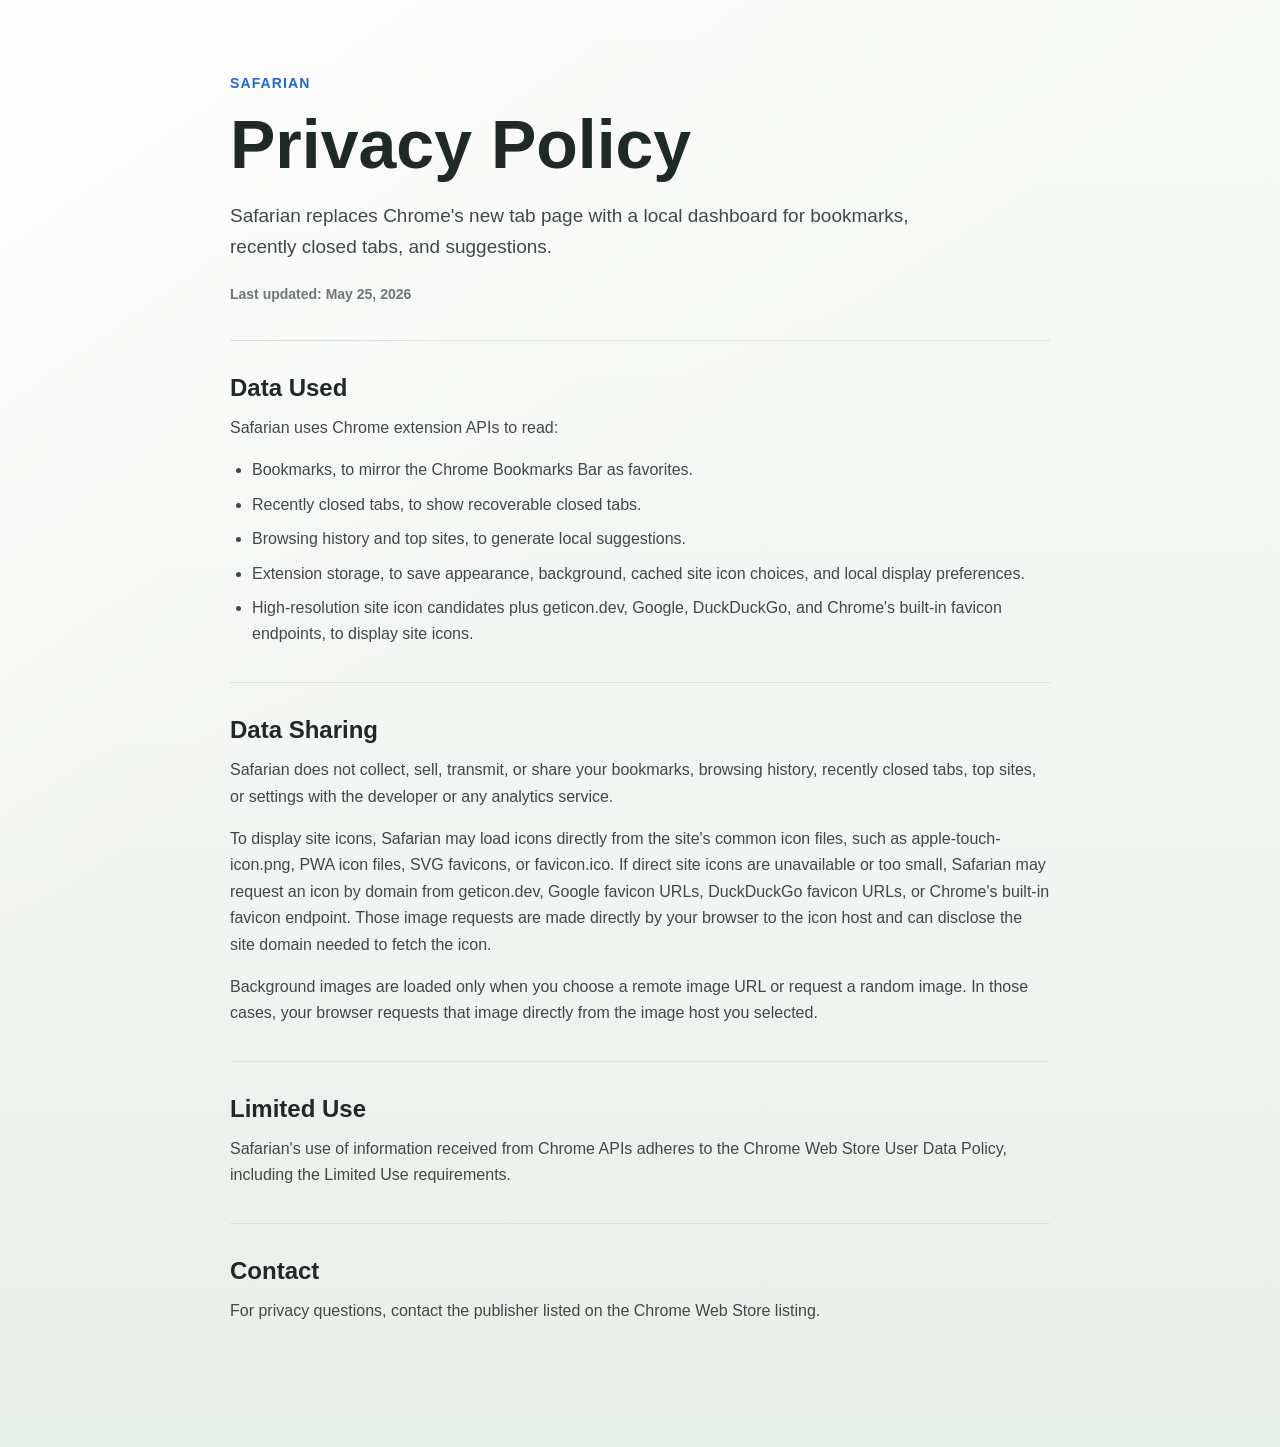
==== docs/index.html @ abef1bb9 "Initial Safarian extension" ====
<!doctype html>
<html lang="en">
  <head>
    <meta charset="utf-8">
    <meta name="viewport" content="width=device-width, initial-scale=1">
    <title>Safarian Privacy Policy</title>
    <meta
      name="description"
      content="Privacy policy for Safarian, a Chrome new tab extension for bookmarks, recently closed tabs, and local suggestions."
    >
    <link rel="canonical" href="./">
    <link rel="stylesheet" href="styles.css">
  </head>
  <body>
    <main class="policy-shell">
      <header class="policy-header">
        <p class="eyebrow">Safarian</p>
        <h1>Privacy Policy</h1>
        <p class="intro">
          Safarian replaces Chrome's new tab page with a local dashboard for bookmarks, recently closed tabs,
          and suggestions.
        </p>
        <p class="updated">Last updated: May 25, 2026</p>
      </header>

      <section class="policy-section" aria-labelledby="data-used">
        <h2 id="data-used">Data Used</h2>
        <p>Safarian uses Chrome extension APIs to read:</p>
        <ul>
          <li>Bookmarks, to mirror the Chrome Bookmarks Bar as favorites.</li>
          <li>Recently closed tabs, to show recoverable closed tabs.</li>
          <li>Browsing history and top sites, to generate local suggestions.</li>
          <li>Extension storage, to save appearance, background, cached site icon choices, and local display preferences.</li>
          <li>
            High-resolution site icon candidates plus geticon.dev, Google, DuckDuckGo, and Chrome's built-in
            favicon endpoints, to display site icons.
          </li>
        </ul>
      </section>

      <section class="policy-section" aria-labelledby="data-sharing">
        <h2 id="data-sharing">Data Sharing</h2>
        <p>
          Safarian does not collect, sell, transmit, or share your bookmarks, browsing history, recently closed
          tabs, top sites, or settings with the developer or any analytics service.
        </p>
        <p>
          To display site icons, Safarian may load icons directly from the site's common icon files, such as
          apple-touch-icon.png, PWA icon files, SVG favicons, or favicon.ico. If direct site icons are unavailable
          or too small, Safarian may request an icon by domain from geticon.dev, Google favicon URLs, DuckDuckGo
          favicon URLs, or Chrome's built-in favicon endpoint. Those image requests are made directly by your
          browser to the icon host and can disclose the site domain needed to fetch the icon.
        </p>
        <p>
          Background images are loaded only when you choose a remote image URL or request a random image. In those
          cases, your browser requests that image directly from the image host you selected.
        </p>
      </section>

      <section class="policy-section" aria-labelledby="limited-use">
        <h2 id="limited-use">Limited Use</h2>
        <p>
          Safarian's use of information received from Chrome APIs adheres to the Chrome Web Store User Data Policy,
          including the Limited Use requirements.
        </p>
      </section>

      <section class="policy-section" aria-labelledby="contact">
        <h2 id="contact">Contact</h2>
        <p>For privacy questions, contact the publisher listed on the Chrome Web Store listing.</p>
      </section>
    </main>
  </body>
</html>
---- docs/styles.css ----
:root {
  --page-bg: #f3f5f2;
  --surface: #ffffff;
  --ink: #1f2926;
  --text: #3f4946;
  --muted: #6d7773;
  --line: #dce2de;
  --accent: #2567d8;
  color-scheme: light;
}

* {
  box-sizing: border-box;
}

html {
  background: var(--page-bg);
}

body {
  min-height: 100vh;
  margin: 0;
  background:
    linear-gradient(145deg, rgba(255, 255, 255, 0.9), rgba(255, 255, 255, 0) 42%),
    linear-gradient(180deg, #f7f9f6 0%, var(--page-bg) 54%, #e8eee9 100%);
  color: var(--text);
  font-family: -apple-system, BlinkMacSystemFont, "SF Pro Display", "SF Pro Text", "Segoe UI", sans-serif;
  font-size: 16px;
  line-height: 1.65;
}

.policy-shell {
  width: min(820px, calc(100vw - 40px));
  margin: 0 auto;
  padding: 72px 0 88px;
}

.policy-header {
  padding-bottom: 34px;
  border-bottom: 1px solid var(--line);
}

.eyebrow,
.updated {
  margin: 0;
  color: var(--muted);
  font-size: 14px;
  font-weight: 700;
}

.eyebrow {
  color: var(--accent);
  letter-spacing: 0.08em;
  text-transform: uppercase;
}

h1,
h2 {
  color: var(--ink);
  line-height: 1.1;
}

h1 {
  margin: 12px 0 18px;
  font-size: clamp(42px, 8vw, 68px);
  letter-spacing: 0;
}

h2 {
  margin: 0 0 14px;
  font-size: 24px;
}

.intro {
  max-width: 680px;
  margin: 0 0 20px;
  font-size: 19px;
}

.policy-section {
  padding: 34px 0;
  border-bottom: 1px solid var(--line);
}

.policy-section:last-child {
  border-bottom: 0;
}

p {
  margin: 0 0 16px;
}

p:last-child {
  margin-bottom: 0;
}

ul {
  margin: 0;
  padding-left: 22px;
}

li + li {
  margin-top: 8px;
}

a {
  color: var(--accent);
}

@media (max-width: 640px) {
  body {
    font-size: 15px;
  }

  .policy-shell {
    width: min(100vw - 28px, 820px);
    padding: 44px 0 56px;
  }

  .policy-header {
    padding-bottom: 26px;
  }

  .policy-section {
    padding: 28px 0;
  }

  h1 {
    font-size: 42px;
  }
}
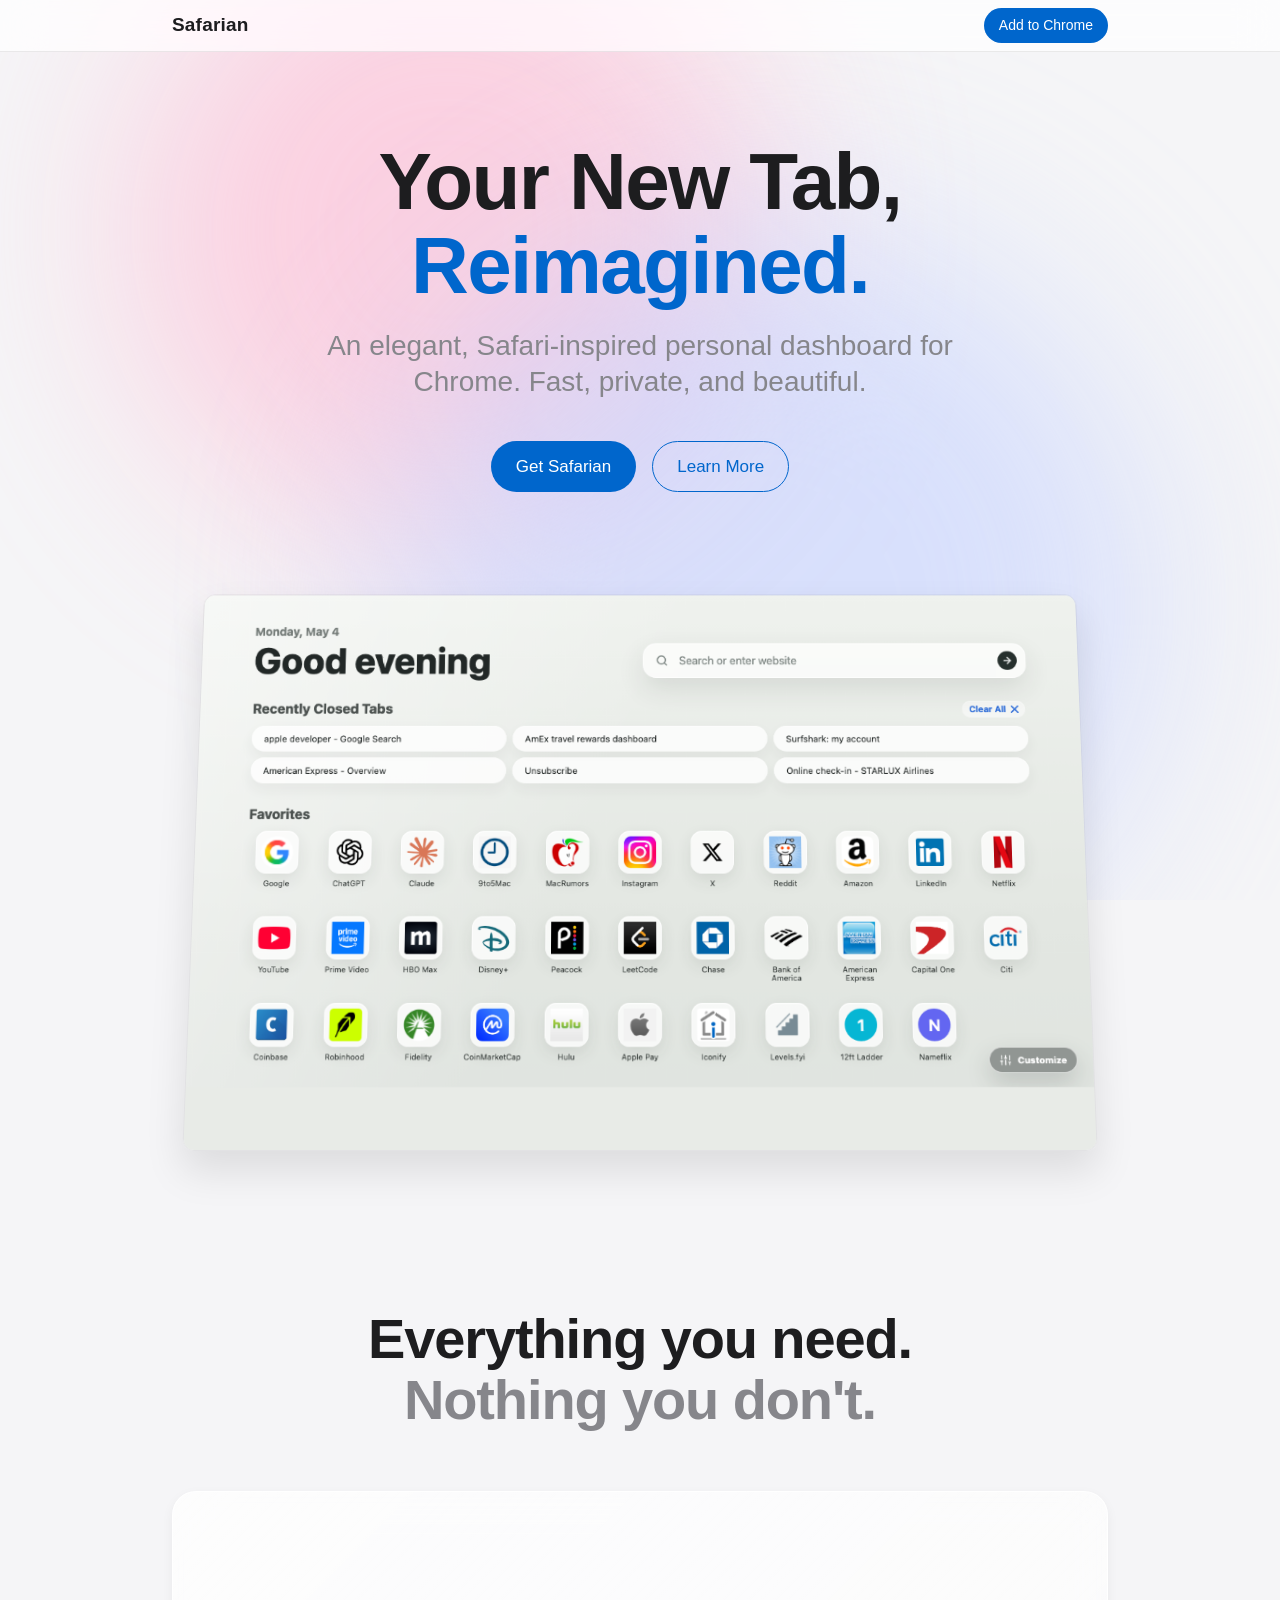
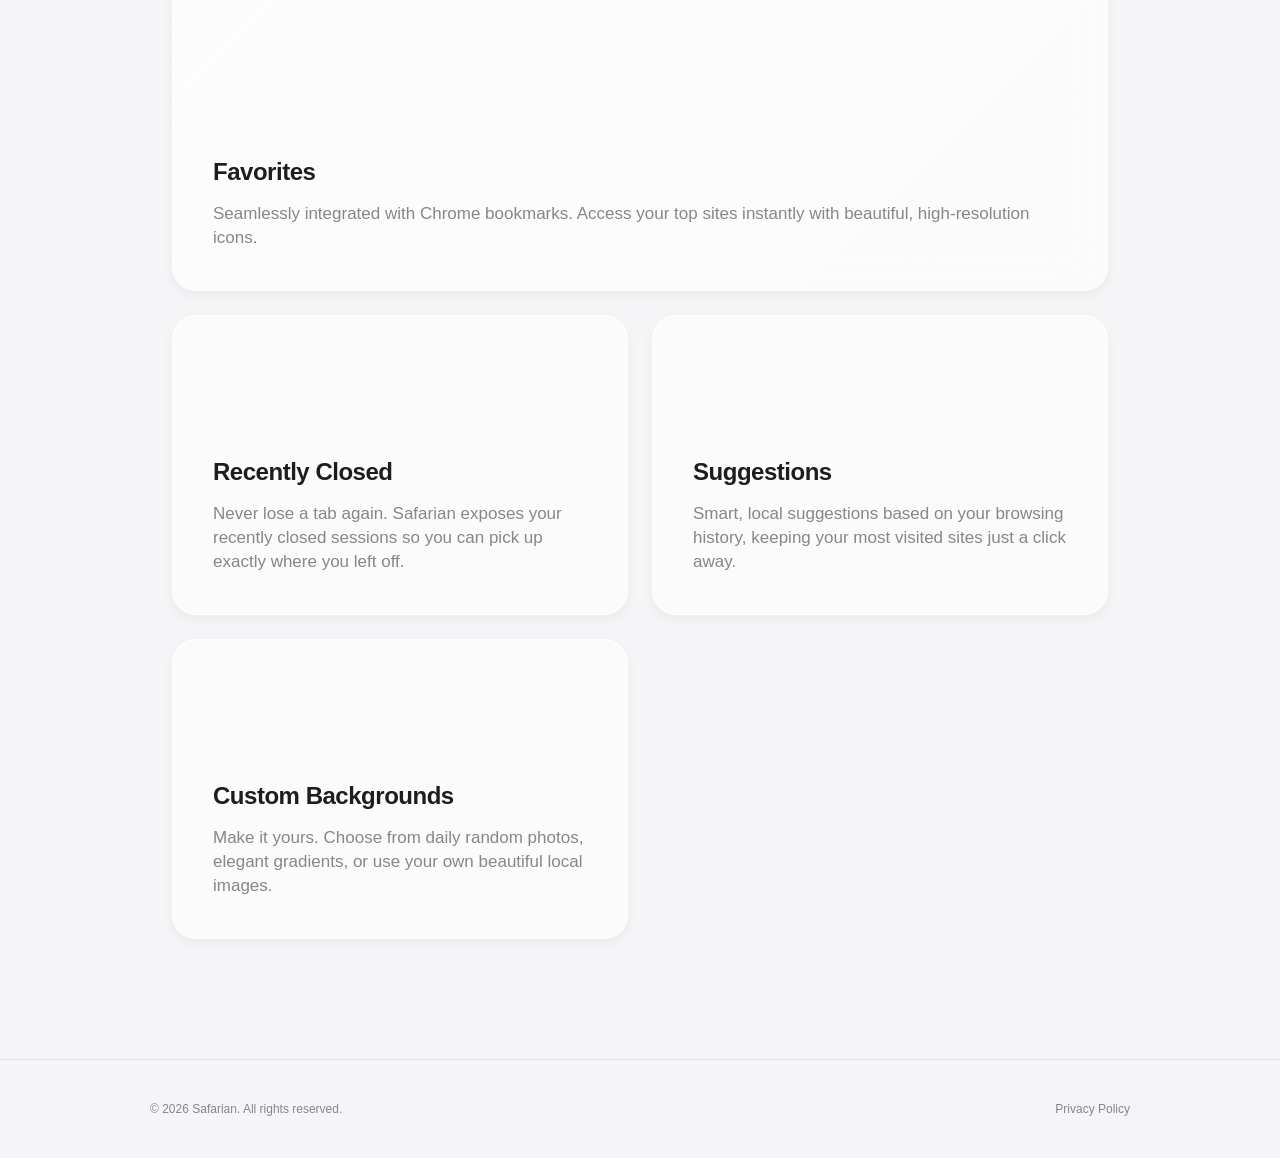
==== commit 745d0bfe: "refactor: implement animated background blobs and update glassmorphism UI design system" ====
--- a/docs/index.html
+++ b/docs/index.html
@@ -1,74 +1,83 @@
 <!doctype html>
 <html lang="en">
-  <head>
-    <meta charset="utf-8">
-    <meta name="viewport" content="width=device-width, initial-scale=1">
-    <title>Safarian Privacy Policy</title>
-    <meta
-      name="description"
-      content="Privacy policy for Safarian, a Chrome new tab extension for bookmarks, recently closed tabs, and local suggestions."
-    >
-    <link rel="canonical" href="./">
-    <link rel="stylesheet" href="styles.css">
-  </head>
-  <body>
-    <main class="policy-shell">
-      <header class="policy-header">
-        <p class="eyebrow">Safarian</p>
-        <h1>Privacy Policy</h1>
-        <p class="intro">
-          Safarian replaces Chrome's new tab page with a local dashboard for bookmarks, recently closed tabs,
-          and suggestions.
-        </p>
-        <p class="updated">Last updated: May 25, 2026</p>
-      </header>
+<head>
+  <meta charset="utf-8">
+  <meta name="viewport" content="width=device-width, initial-scale=1">
+  <title>Safarian - Your New Tab, Reimagined</title>
+  <meta name="description" content="Safarian replaces Chrome's new tab page with an elegant, safari-inspired personal landing page featuring bookmarks, recently closed tabs, and beautiful backgrounds.">
+  <link rel="canonical" href="./">
+  <link rel="stylesheet" href="landing.css">
+  <link rel="icon" type="image/png" href="../assets/icons/safarian-logo-128.png">
+</head>
+<body>
+  <div class="background-blobs">
+    <div class="blob blob-1"></div>
+    <div class="blob blob-2"></div>
+  </div>
 
-      <section class="policy-section" aria-labelledby="data-used">
-        <h2 id="data-used">Data Used</h2>
-        <p>Safarian uses Chrome extension APIs to read:</p>
-        <ul>
-          <li>Bookmarks, to mirror the Chrome Bookmarks Bar as favorites.</li>
-          <li>Recently closed tabs, to show recoverable closed tabs.</li>
-          <li>Browsing history and top sites, to generate local suggestions.</li>
-          <li>Extension storage, to save appearance, background, cached site icon choices, and local display preferences.</li>
-          <li>
-            High-resolution site icon candidates plus geticon.dev, Google, DuckDuckGo, and Chrome's built-in
-            favicon endpoints, to display site icons.
-          </li>
-        </ul>
-      </section>
+  <nav class="navbar">
+    <div class="nav-content">
+      <div class="brand">
+        <span class="brand-text">Safarian</span>
+      </div>
+      <div class="nav-links">
+        <a href="https://chromewebstore.google.com/detail/cpkdiephlckepekadmgnmgackaicoebl" target="_blank" rel="noopener" class="btn btn-primary">Add to Chrome</a>
+      </div>
+    </div>
+  </nav>
 
-      <section class="policy-section" aria-labelledby="data-sharing">
-        <h2 id="data-sharing">Data Sharing</h2>
-        <p>
-          Safarian does not collect, sell, transmit, or share your bookmarks, browsing history, recently closed
-          tabs, top sites, or settings with the developer or any analytics service.
-        </p>
-        <p>
-          To display site icons, Safarian may load icons directly from the site's common icon files, such as
-          apple-touch-icon.png, PWA icon files, SVG favicons, or favicon.ico. If direct site icons are unavailable
-          or too small, Safarian may request an icon by domain from geticon.dev, Google favicon URLs, DuckDuckGo
-          favicon URLs, or Chrome's built-in favicon endpoint. Those image requests are made directly by your
-          browser to the icon host and can disclose the site domain needed to fetch the icon.
-        </p>
-        <p>
-          Background images are loaded only when you choose a remote image URL or request a random image. In those
-          cases, your browser requests that image directly from the image host you selected.
-        </p>
-      </section>
+  <main>
+    <section class="hero">
+      <h1 class="hero-title">Your New Tab,<br><span>Reimagined.</span></h1>
+      <p class="hero-subtitle">An elegant, Safari-inspired personal dashboard for Chrome. Fast, private, and beautiful.</p>
+      <div class="hero-actions">
+        <a href="https://chromewebstore.google.com/detail/cpkdiephlckepekadmgnmgackaicoebl" target="_blank" rel="noopener" class="btn btn-primary btn-large">Get Safarian</a>
+        <a href="#features" class="btn btn-secondary btn-large">Learn More</a>
+      </div>
+      
+      <div class="hero-image-wrapper">
+        <img src="safarian-screenshot.png" alt="Safarian Extension Screenshot" class="hero-image" loading="lazy">
+      </div>
+    </section>
 
-      <section class="policy-section" aria-labelledby="limited-use">
-        <h2 id="limited-use">Limited Use</h2>
-        <p>
-          Safarian's use of information received from Chrome APIs adheres to the Chrome Web Store User Data Policy,
-          including the Limited Use requirements.
-        </p>
-      </section>
+    <section id="features" class="features">
+      <h2 class="section-title">Everything you need. <br><span>Nothing you don't.</span></h2>
+      <div class="bento-grid">
+        <div class="bento-card feature-favorites">
+          <div class="bento-content">
+            <h3>Favorites</h3>
+            <p>Seamlessly integrated with Chrome bookmarks. Access your top sites instantly with beautiful, high-resolution icons.</p>
+          </div>
+        </div>
+        <div class="bento-card feature-closed">
+          <div class="bento-content">
+            <h3>Recently Closed</h3>
+            <p>Never lose a tab again. Safarian exposes your recently closed sessions so you can pick up exactly where you left off.</p>
+          </div>
+        </div>
+        <div class="bento-card feature-suggestions">
+          <div class="bento-content">
+            <h3>Suggestions</h3>
+            <p>Smart, local suggestions based on your browsing history, keeping your most visited sites just a click away.</p>
+          </div>
+        </div>
+        <div class="bento-card feature-backgrounds">
+          <div class="bento-content">
+            <h3>Custom Backgrounds</h3>
+            <p>Make it yours. Choose from daily random photos, elegant gradients, or use your own beautiful local images.</p>
+          </div>
+        </div>
+      </div>
+    </section>
+  </main>
 
-      <section class="policy-section" aria-labelledby="contact">
-        <h2 id="contact">Contact</h2>
-        <p>For privacy questions, contact the publisher listed on the Chrome Web Store listing.</p>
-      </section>
-    </main>
-  </body>
+  <footer class="footer">
+    <div class="footer-content">
+      <p class="copyright">&copy; 2026 Safarian. All rights reserved.</p>
+      <div class="footer-links">
+        <a href="privacy.html">Privacy Policy</a>
+      </div>
+    </div>
+  </footer>
+</body>
 </html>
--- a/docs/landing.css
+++ b/docs/landing.css
@@ -0,0 +1,340 @@
+:root {
+  --bg-color: #f5f5f7;
+  --text-color: #1d1d1f;
+  --text-secondary: #86868b;
+  --nav-bg: rgba(255, 255, 255, 0.72);
+  --nav-border: rgba(0, 0, 0, 0.08);
+  --card-bg: rgba(255, 255, 255, 0.6);
+  --card-border: rgba(255, 255, 255, 0.8);
+  --accent-color: #0066cc;
+  --accent-hover: #0077ed;
+  --shadow-sm: 0 4px 12px rgba(0, 0, 0, 0.05);
+  --shadow-lg: 0 20px 40px rgba(0, 0, 0, 0.1);
+  --blob-1: #ffb8d2;
+  --blob-2: #c5d2ff;
+  
+  color-scheme: light dark;
+}
+
+@media (prefers-color-scheme: dark) {
+  :root {
+    --bg-color: #000000;
+    --text-color: #f5f5f7;
+    --text-secondary: #86868b;
+    --nav-bg: rgba(29, 29, 31, 0.72);
+    --nav-border: rgba(255, 255, 255, 0.1);
+    --card-bg: rgba(29, 29, 31, 0.6);
+    --card-border: rgba(255, 255, 255, 0.1);
+    --accent-color: #2997ff;
+    --accent-hover: #31a1ff;
+    --shadow-sm: 0 4px 12px rgba(0, 0, 0, 0.3);
+    --shadow-lg: 0 30px 60px rgba(0, 0, 0, 0.4);
+    --blob-1: #5b283d;
+    --blob-2: #1e2d5c;
+  }
+}
+
+* {
+  box-sizing: border-box;
+  margin: 0;
+  padding: 0;
+}
+
+body {
+  font-family: -apple-system, BlinkMacSystemFont, "SF Pro Display", "SF Pro Text", "Helvetica Neue", sans-serif;
+  background-color: var(--bg-color);
+  color: var(--text-color);
+  line-height: 1.5;
+  -webkit-font-smoothing: antialiased;
+  -moz-osx-font-smoothing: grayscale;
+  overflow-x: hidden;
+}
+
+/* Background Gradients */
+.background-blobs {
+  position: fixed;
+  top: 0;
+  left: 0;
+  width: 100vw;
+  height: 100vh;
+  z-index: -1;
+  overflow: hidden;
+  pointer-events: none;
+}
+
+.blob {
+  position: absolute;
+  border-radius: 50%;
+  filter: blur(100px);
+  opacity: 0.6;
+  animation: float 20s infinite ease-in-out alternate;
+}
+
+.blob-1 {
+  top: -10%;
+  left: 10%;
+  width: 50vw;
+  height: 50vw;
+  background-color: var(--blob-1);
+}
+
+.blob-2 {
+  bottom: -10%;
+  right: 10%;
+  width: 60vw;
+  height: 60vw;
+  background-color: var(--blob-2);
+  animation-delay: -10s;
+}
+
+@keyframes float {
+  0% { transform: translate(0, 0) scale(1); }
+  100% { transform: translate(10%, 10%) scale(1.1); }
+}
+
+/* Navbar */
+.navbar {
+  position: fixed;
+  top: 0;
+  width: 100%;
+  height: 52px;
+  background: var(--nav-bg);
+  backdrop-filter: saturate(180%) blur(20px);
+  -webkit-backdrop-filter: saturate(180%) blur(20px);
+  border-bottom: 1px solid var(--nav-border);
+  z-index: 100;
+  display: flex;
+  justify-content: center;
+}
+
+.nav-content {
+  width: 100%;
+  max-width: 980px;
+  display: flex;
+  justify-content: space-between;
+  align-items: center;
+  padding: 0 22px;
+}
+
+.brand-text {
+  font-weight: 600;
+  font-size: 19px;
+  letter-spacing: 0.01em;
+}
+
+/* Buttons */
+.btn {
+  display: inline-block;
+  padding: 6px 14px;
+  border-radius: 980px;
+  font-size: 14px;
+  font-weight: 400;
+  text-decoration: none;
+  transition: all 0.2s ease;
+  cursor: pointer;
+}
+
+.btn-primary {
+  background-color: var(--accent-color);
+  color: #fff;
+  border: 1px solid transparent;
+}
+
+.btn-primary:hover {
+  background-color: var(--accent-hover);
+}
+
+.btn-secondary {
+  background-color: transparent;
+  color: var(--accent-color);
+  border: 1px solid var(--accent-color);
+}
+
+.btn-secondary:hover {
+  background-color: rgba(0, 102, 204, 0.05);
+}
+
+.btn-large {
+  padding: 12px 24px;
+  font-size: 17px;
+}
+
+/* Typography */
+h1, h2, h3 {
+  letter-spacing: -0.02em;
+}
+
+/* Hero Section */
+.hero {
+  padding-top: 140px;
+  text-align: center;
+  max-width: 980px;
+  margin: 0 auto;
+  padding-bottom: 60px;
+}
+
+.hero-title {
+  font-size: clamp(48px, 8vw, 80px);
+  font-weight: 700;
+  line-height: 1.05;
+  margin-bottom: 20px;
+}
+
+.hero-title span {
+  color: var(--accent-color);
+}
+
+.hero-subtitle {
+  font-size: clamp(20px, 4vw, 28px);
+  font-weight: 400;
+  color: var(--text-secondary);
+  max-width: 700px;
+  margin: 0 auto 40px;
+  line-height: 1.3;
+}
+
+.hero-actions {
+  display: flex;
+  gap: 16px;
+  justify-content: center;
+  margin-bottom: 80px;
+}
+
+/* Hero Image */
+.hero-image-wrapper {
+  position: relative;
+  max-width: 1000px;
+  margin: 0 auto;
+  padding: 0 20px;
+  perspective: 1000px;
+}
+
+.hero-image {
+  width: 100%;
+  height: auto;
+  border-radius: 12px;
+  box-shadow: var(--shadow-lg);
+  border: 1px solid var(--nav-border);
+  transform: rotateX(5deg) scale(0.95);
+  transition: transform 0.8s cubic-bezier(0.2, 0.8, 0.2, 1);
+}
+
+.hero-image:hover {
+  transform: rotateX(0deg) scale(1);
+}
+
+/* Features */
+.features {
+  max-width: 980px;
+  margin: 0 auto;
+  padding: 80px 22px;
+}
+
+.section-title {
+  text-align: center;
+  font-size: clamp(36px, 6vw, 56px);
+  font-weight: 700;
+  margin-bottom: 60px;
+  line-height: 1.1;
+}
+
+.section-title span {
+  color: var(--text-secondary);
+}
+
+.bento-grid {
+  display: grid;
+  grid-template-columns: repeat(2, 1fr);
+  gap: 24px;
+}
+
+.bento-card {
+  background: var(--card-bg);
+  backdrop-filter: blur(20px);
+  -webkit-backdrop-filter: blur(20px);
+  border: 1px solid var(--card-border);
+  border-radius: 24px;
+  padding: 40px;
+  min-height: 300px;
+  box-shadow: var(--shadow-sm);
+  transition: transform 0.3s ease;
+  display: flex;
+  flex-direction: column;
+  justify-content: flex-end;
+}
+
+.bento-card:hover {
+  transform: translateY(-4px);
+}
+
+.bento-content h3 {
+  font-size: 24px;
+  font-weight: 600;
+  margin-bottom: 12px;
+}
+
+.bento-content p {
+  color: var(--text-secondary);
+  font-size: 17px;
+  line-height: 1.4;
+}
+
+/* Feature specific styling */
+.feature-favorites {
+  grid-column: span 2;
+  min-height: 400px;
+  background-image: linear-gradient(135deg, rgba(255,255,255,0.4) 0%, rgba(255,255,255,0) 100%);
+}
+
+@media (prefers-color-scheme: dark) {
+  .feature-favorites {
+    background-image: linear-gradient(135deg, rgba(255,255,255,0.05) 0%, rgba(255,255,255,0) 100%);
+  }
+}
+
+/* Footer */
+.footer {
+  border-top: 1px solid var(--nav-border);
+  padding: 40px 22px;
+  margin-top: 40px;
+}
+
+.footer-content {
+  max-width: 980px;
+  margin: 0 auto;
+  display: flex;
+  justify-content: space-between;
+  align-items: center;
+  font-size: 12px;
+  color: var(--text-secondary);
+}
+
+.footer-links a {
+  color: var(--text-secondary);
+  text-decoration: none;
+  margin-left: 20px;
+}
+
+.footer-links a:hover {
+  color: var(--text-color);
+  text-decoration: underline;
+}
+
+@media (max-width: 768px) {
+  .bento-grid {
+    grid-template-columns: 1fr;
+  }
+  .feature-favorites {
+    grid-column: 1;
+    min-height: 300px;
+  }
+  .hero-actions {
+    flex-direction: column;
+    padding: 0 20px;
+  }
+  .footer-content {
+    flex-direction: column;
+    gap: 16px;
+    text-align: center;
+  }
+}
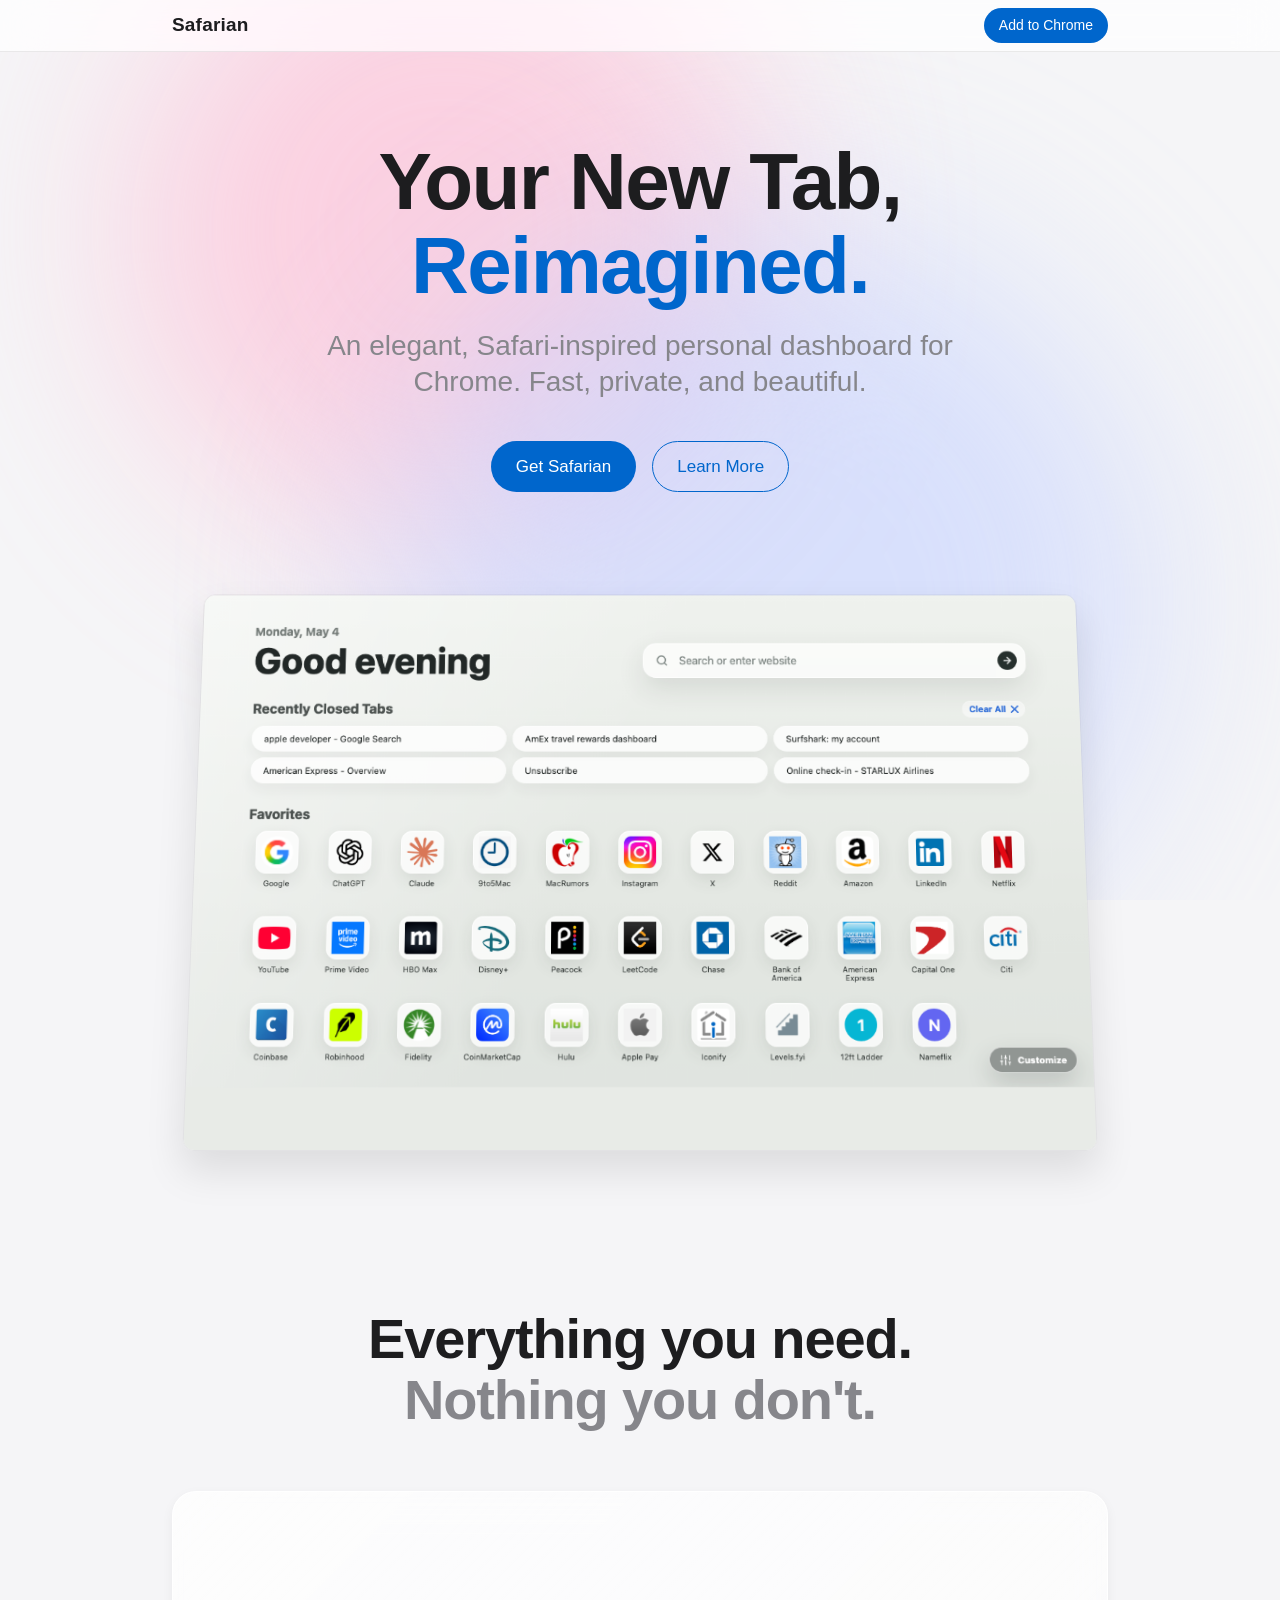
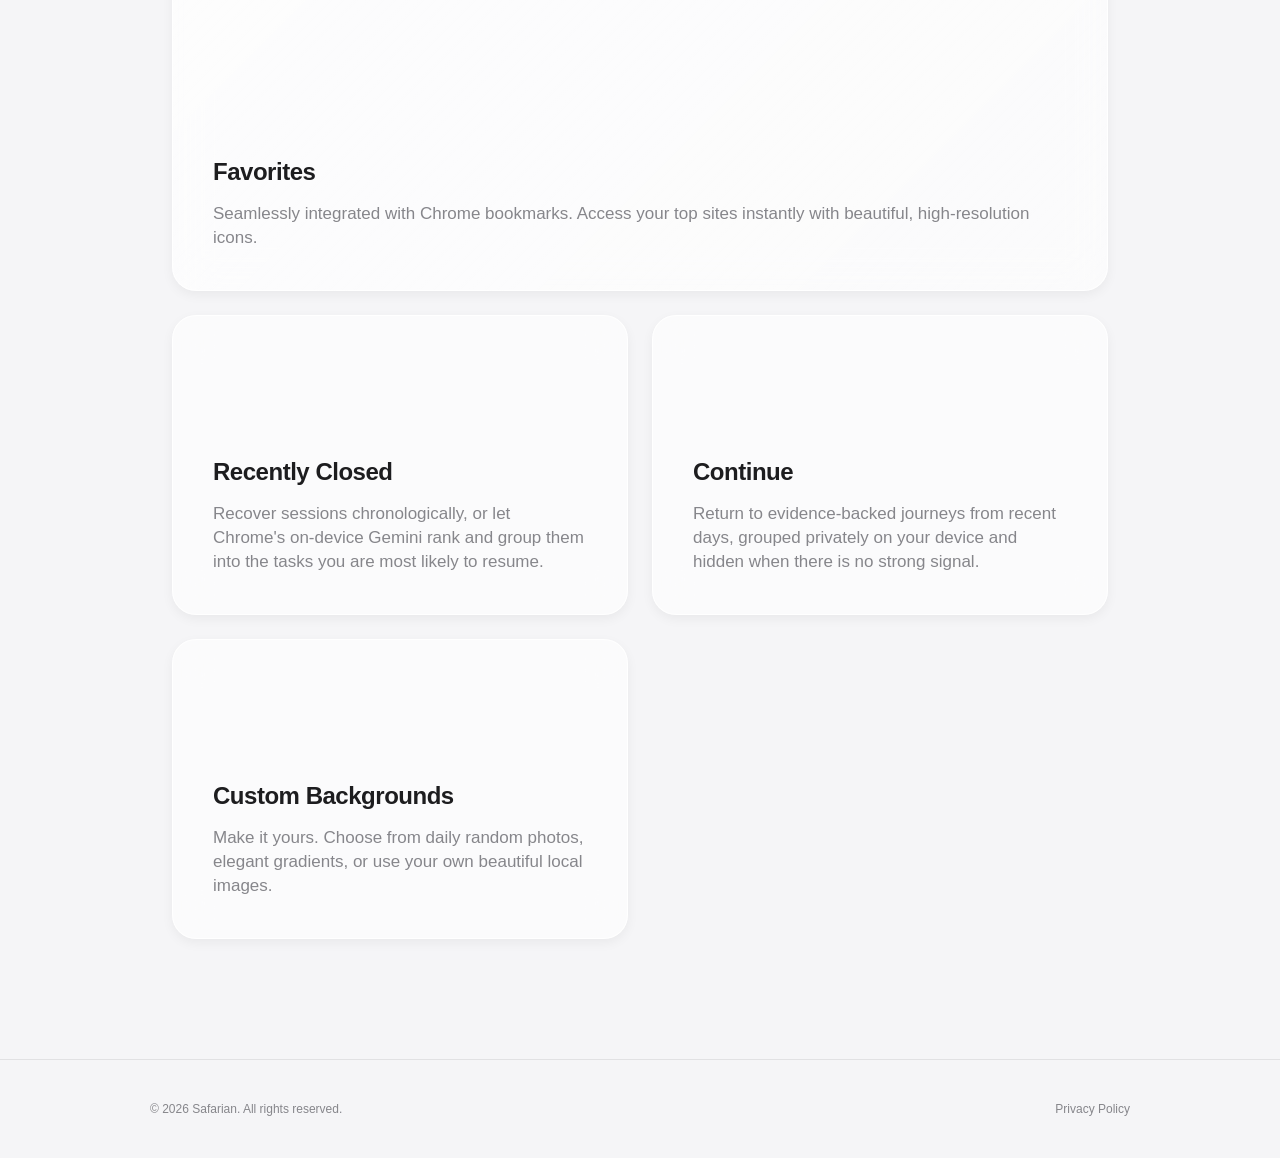
==== commit 780c253e: "Enhance UI components with new styles for recall and recent actions - Added styles for .recall-butto" ====
--- a/docs/index.html
+++ b/docs/index.html
@@ -52,13 +52,13 @@
         <div class="bento-card feature-closed">
           <div class="bento-content">
             <h3>Recently Closed</h3>
-            <p>Never lose a tab again. Safarian exposes your recently closed sessions so you can pick up exactly where you left off.</p>
+            <p>Recover sessions chronologically, or let Chrome's on-device Gemini rank and group them into the tasks you are most likely to resume.</p>
           </div>
         </div>
         <div class="bento-card feature-suggestions">
           <div class="bento-content">
-            <h3>Suggestions</h3>
-            <p>Smart, local suggestions based on your browsing history, keeping your most visited sites just a click away.</p>
+            <h3>Continue</h3>
+            <p>Return to evidence-backed journeys from recent days, grouped privately on your device and hidden when there is no strong signal.</p>
           </div>
         </div>
         <div class="bento-card feature-backgrounds">
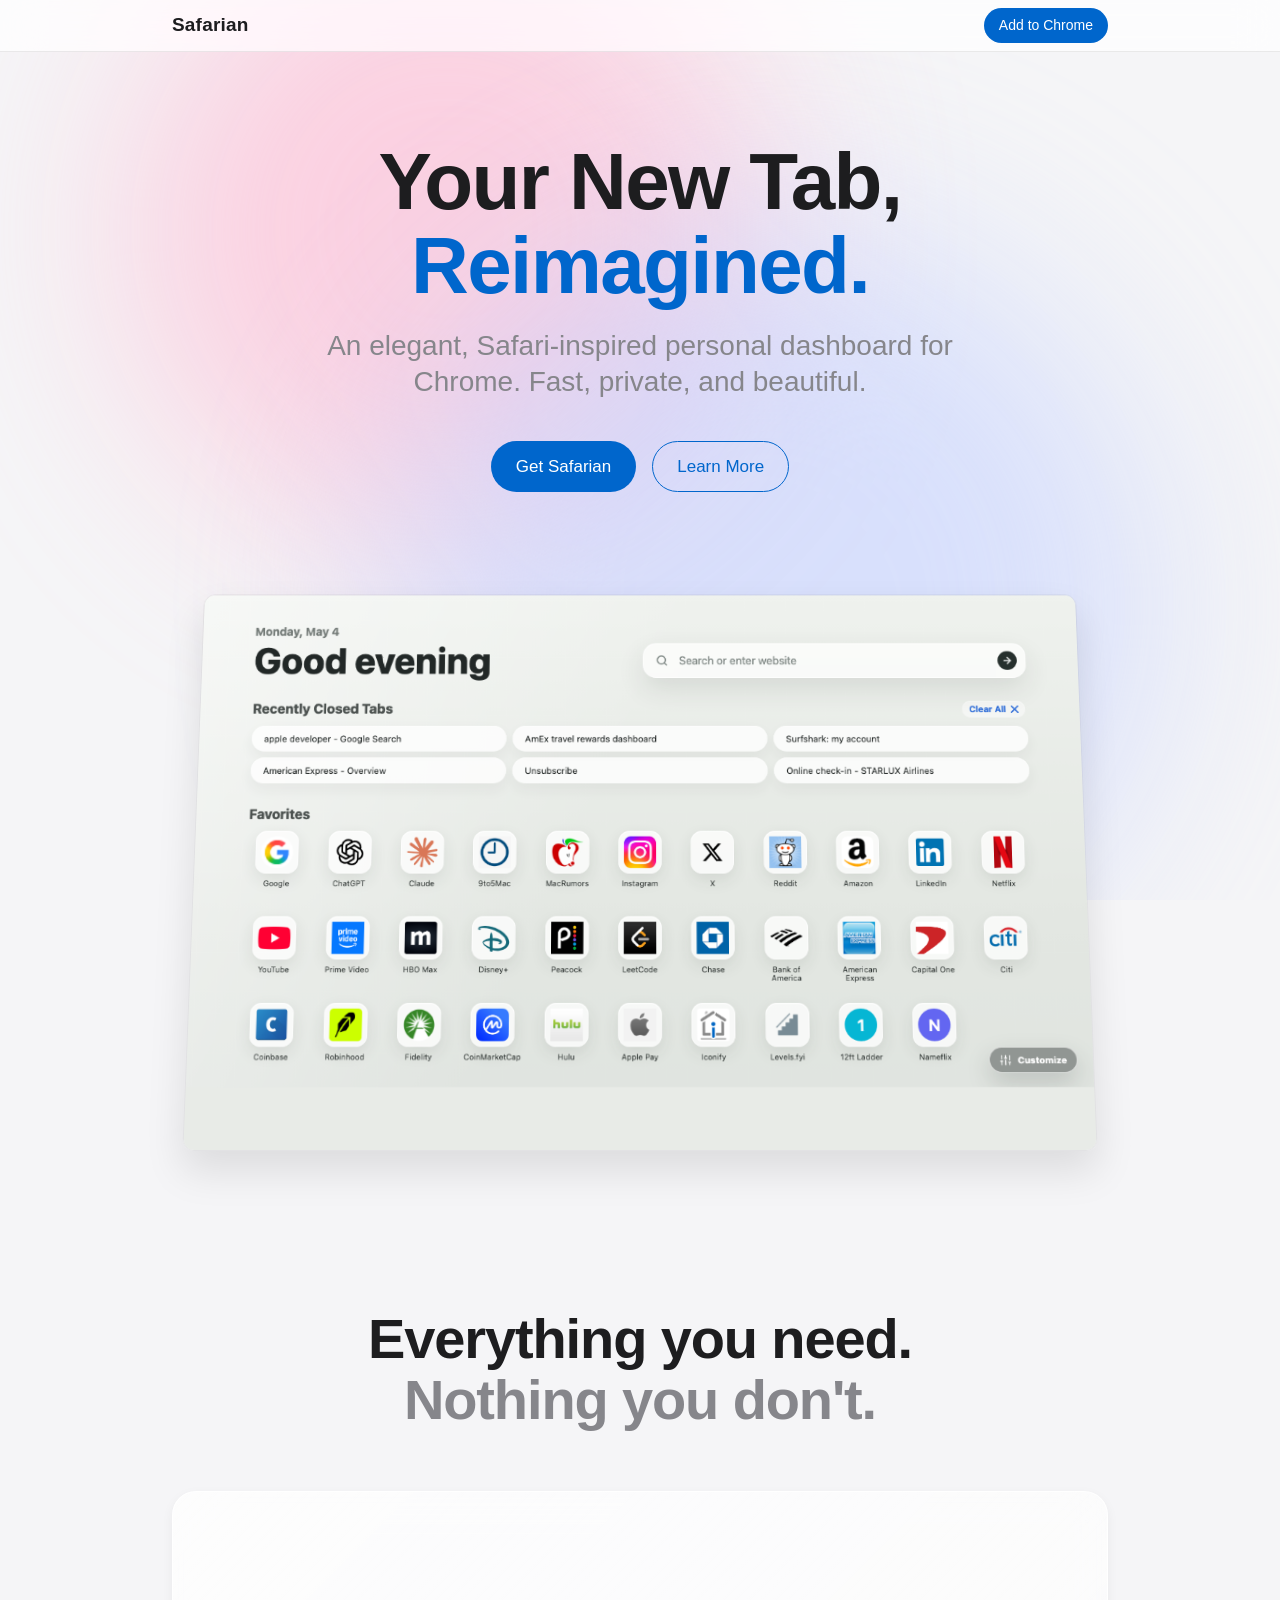
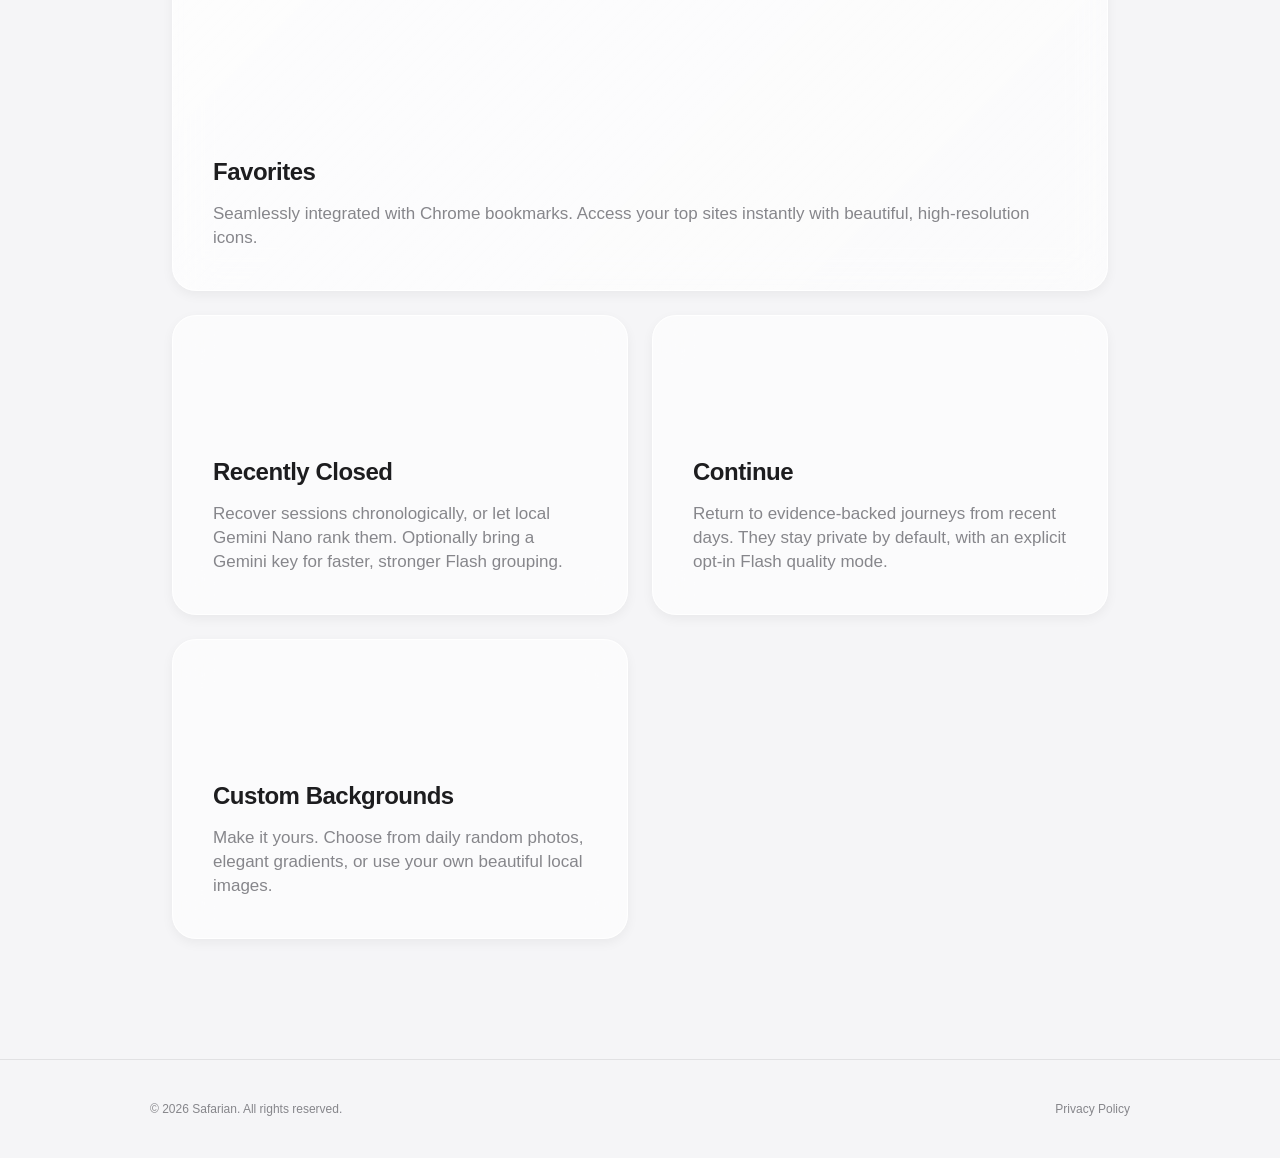
==== commit a0a6bbe6: "feat: Enhance AI integration with Gemini Flash support and improved privacy controls - Updated priva" ====
--- a/docs/index.html
+++ b/docs/index.html
@@ -52,13 +52,13 @@
         <div class="bento-card feature-closed">
           <div class="bento-content">
             <h3>Recently Closed</h3>
-            <p>Recover sessions chronologically, or let Chrome's on-device Gemini rank and group them into the tasks you are most likely to resume.</p>
+            <p>Recover sessions chronologically, or let local Gemini Nano rank them. Optionally bring a Gemini key for faster, stronger Flash grouping.</p>
           </div>
         </div>
         <div class="bento-card feature-suggestions">
           <div class="bento-content">
             <h3>Continue</h3>
-            <p>Return to evidence-backed journeys from recent days, grouped privately on your device and hidden when there is no strong signal.</p>
+            <p>Return to evidence-backed journeys from recent days. They stay private by default, with an explicit opt-in Flash quality mode.</p>
           </div>
         </div>
         <div class="bento-card feature-backgrounds">
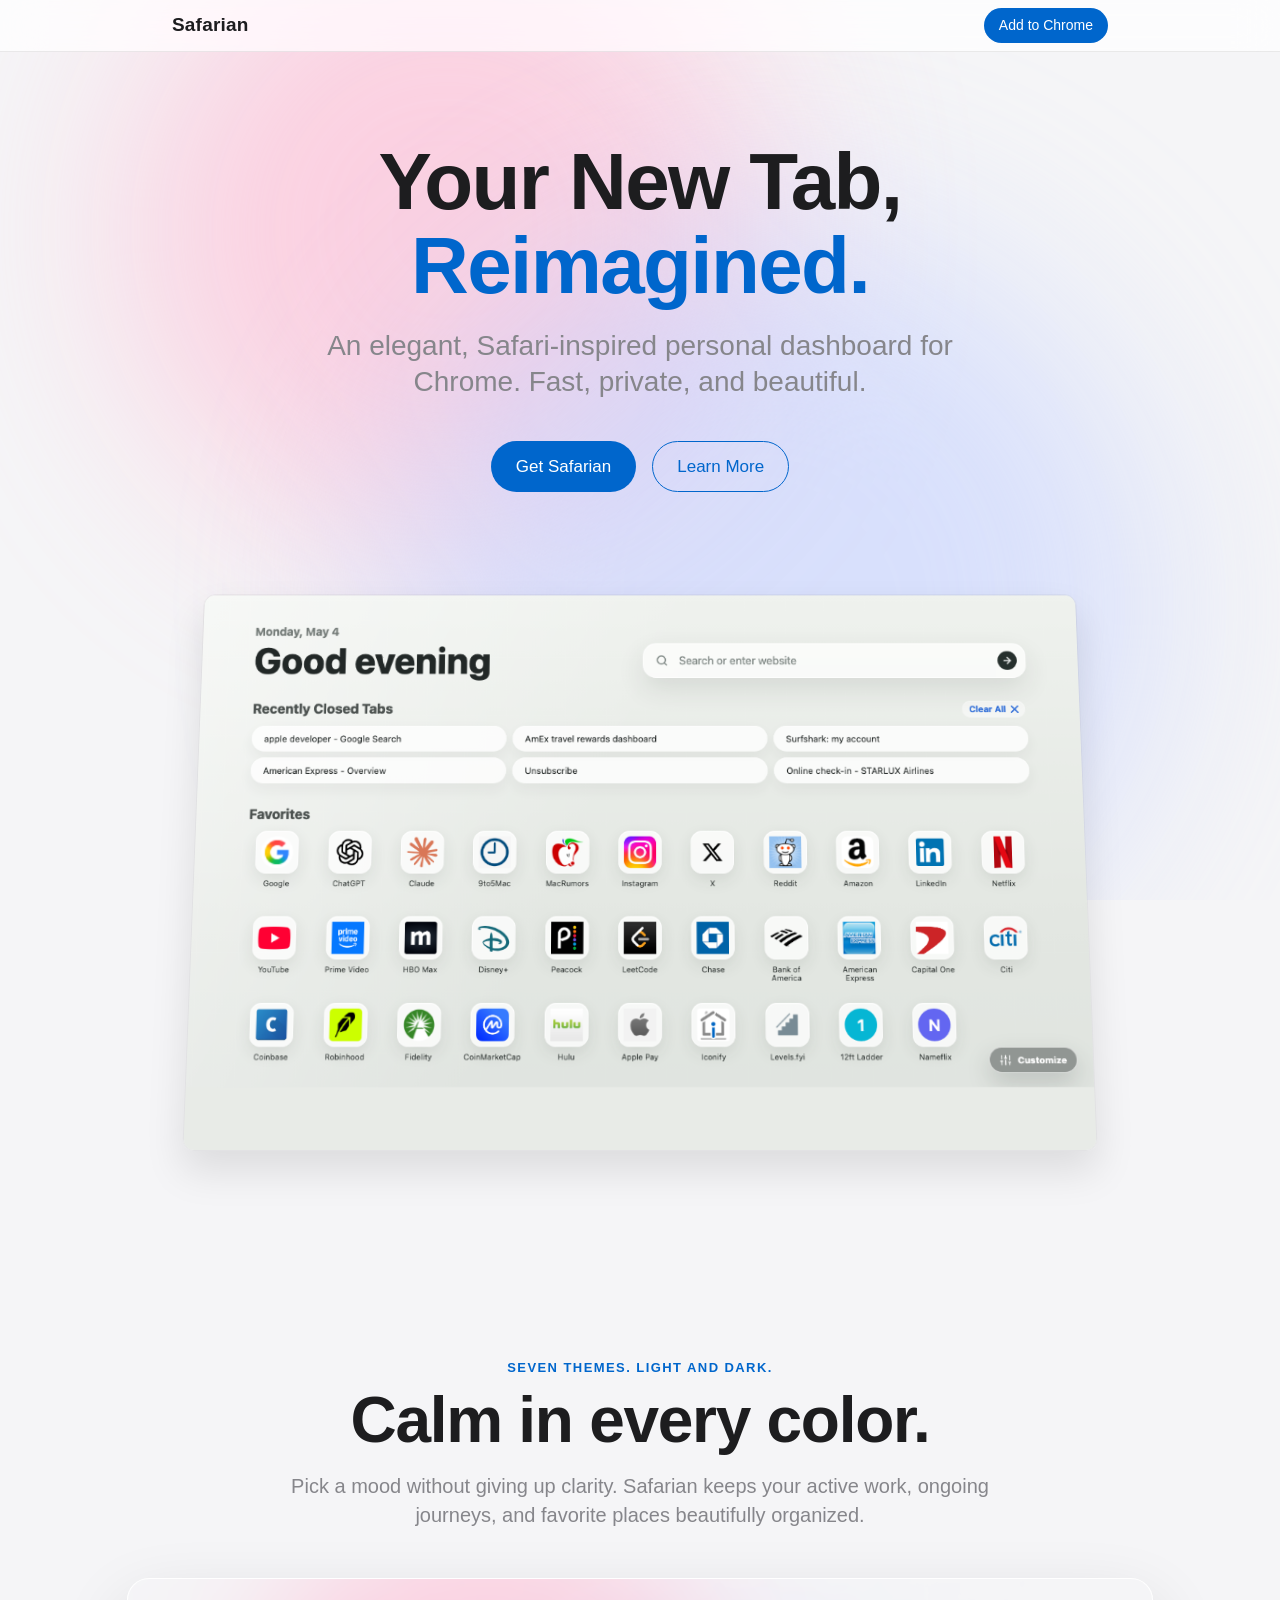
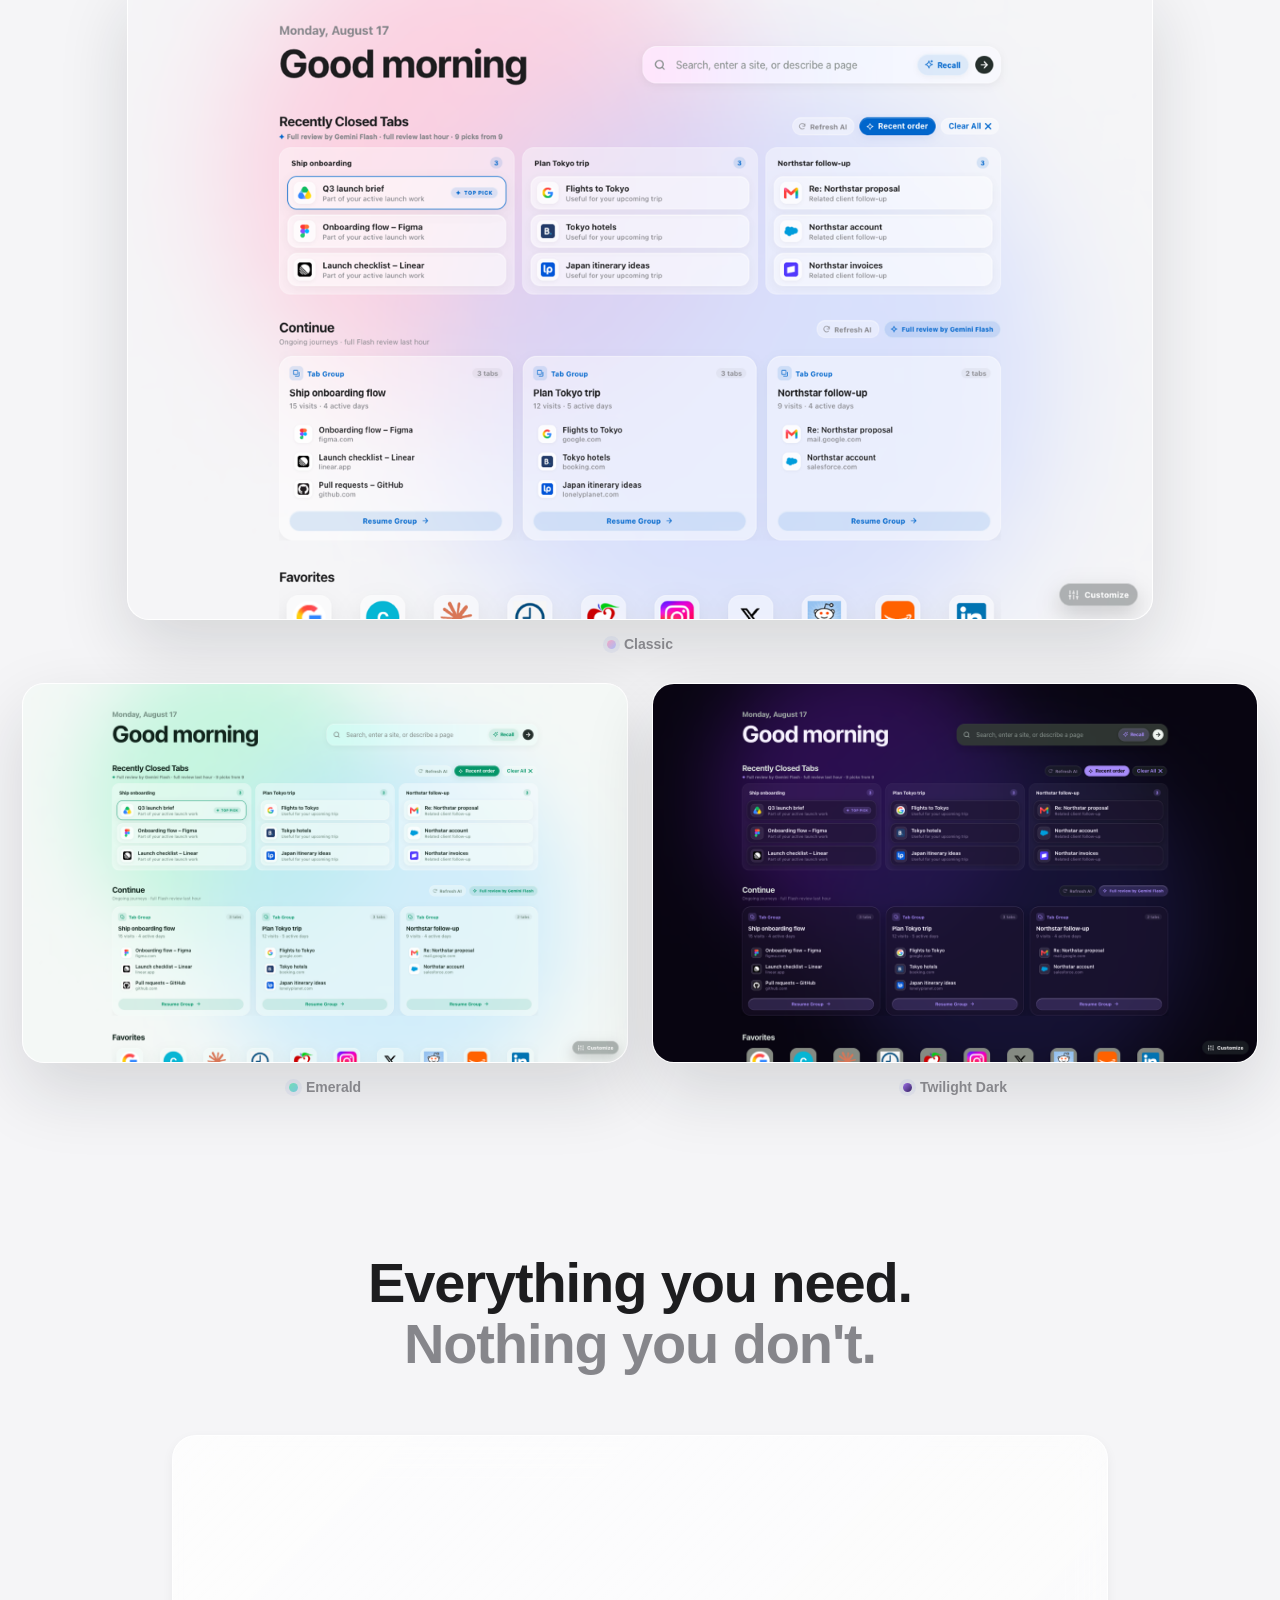
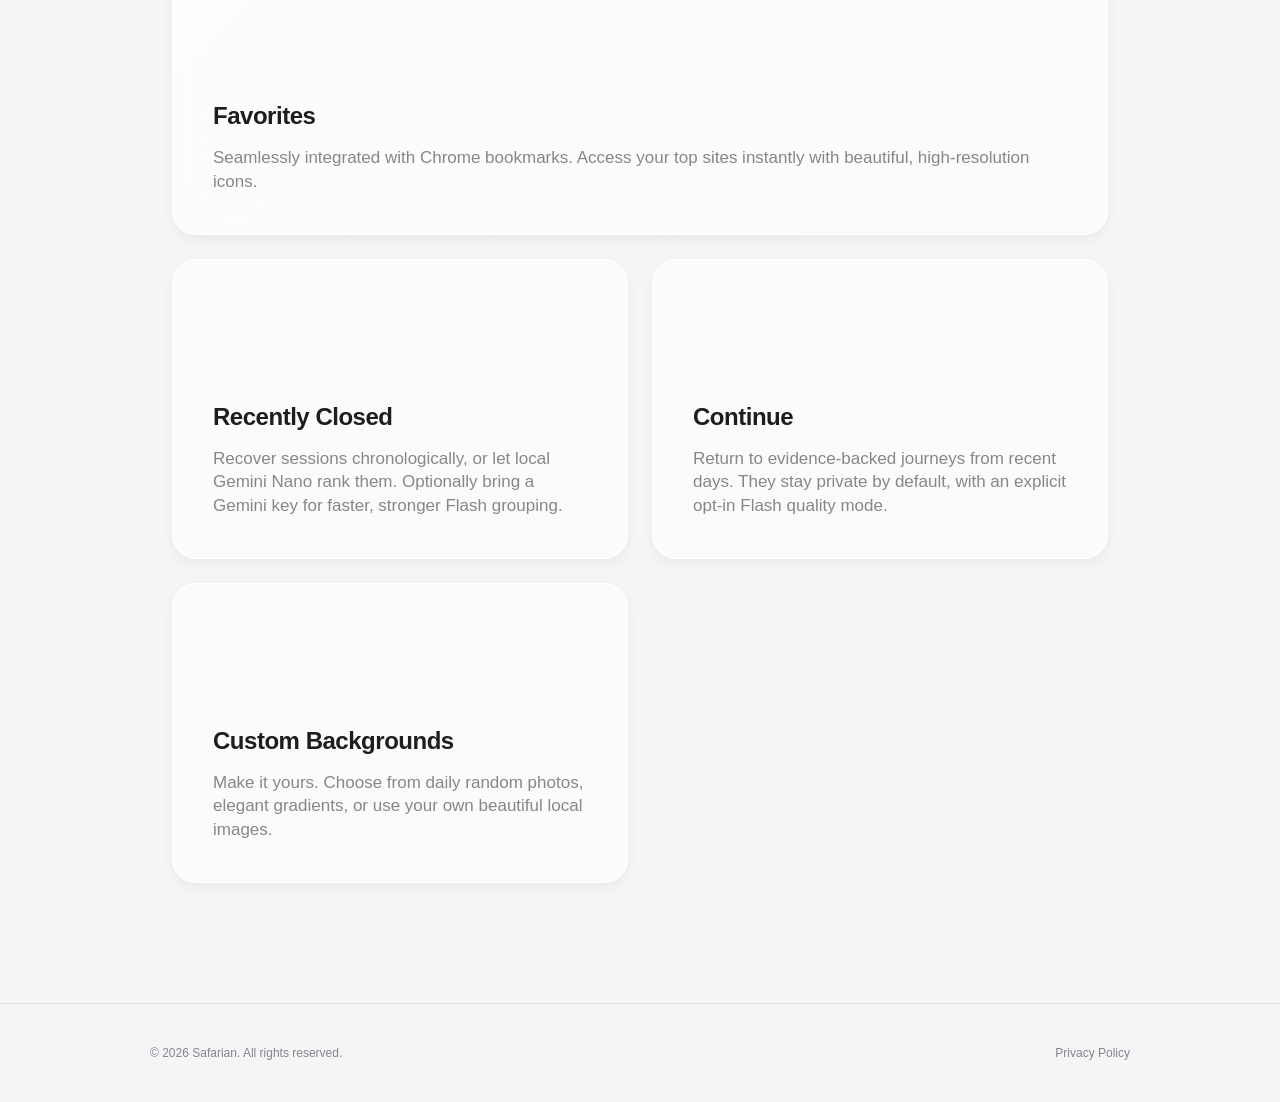
==== commit 7e2c203f: "feat: refresh multi-theme store marketing" ====
--- a/docs/index.html
+++ b/docs/index.html
@@ -36,7 +36,35 @@
       </div>
       
       <div class="hero-image-wrapper">
-        <img src="safarian-screenshot.png" alt="Safarian Extension Screenshot" class="hero-image" loading="lazy">
+        <img src="safarian-screenshot.png" alt="Safarian organizing recently closed tabs and ongoing journeys in the Classic theme" class="hero-image" loading="eager">
+      </div>
+    </section>
+
+    <section class="theme-showcase" aria-labelledby="theme-showcase-title">
+      <div class="showcase-heading">
+        <p class="eyebrow">Seven themes. Light and dark.</p>
+        <h2 id="theme-showcase-title">Calm in every color.</h2>
+        <p>Pick a mood without giving up clarity. Safarian keeps your active work, ongoing journeys, and favorite places beautifully organized.</p>
+      </div>
+      <div class="theme-gallery">
+        <figure class="theme-shot theme-shot-classic">
+          <div class="theme-shot-frame">
+            <img src="safarian-theme-classic-1280x800.png" alt="Safarian Classic theme with AI-organized tabs and Continue journeys" loading="lazy">
+          </div>
+          <figcaption><span class="theme-dot" aria-hidden="true"></span>Classic</figcaption>
+        </figure>
+        <figure class="theme-shot theme-shot-emerald">
+          <div class="theme-shot-frame">
+            <img src="safarian-theme-emerald-1280x800.png" alt="Safarian Emerald theme with AI-organized tabs and Continue journeys" loading="lazy">
+          </div>
+          <figcaption><span class="theme-dot" aria-hidden="true"></span>Emerald</figcaption>
+        </figure>
+        <figure class="theme-shot theme-shot-twilight">
+          <div class="theme-shot-frame">
+            <img src="safarian-theme-twilight-dark-1280x800.png" alt="Safarian Twilight Dark theme with AI-organized tabs and Continue journeys" loading="lazy">
+          </div>
+          <figcaption><span class="theme-dot" aria-hidden="true"></span>Twilight Dark</figcaption>
+        </figure>
       </div>
     </section>
 
--- a/docs/landing.css
+++ b/docs/landing.css
@@ -223,6 +223,103 @@
   transform: rotateX(0deg) scale(1);
 }
 
+/* Theme showcase */
+.theme-showcase {
+  width: min(1380px, calc(100% - 44px));
+  margin: 40px auto 0;
+  padding: 90px 0 70px;
+}
+
+.showcase-heading {
+  max-width: 720px;
+  margin: 0 auto 48px;
+  text-align: center;
+}
+
+.eyebrow {
+  margin-bottom: 10px;
+  color: var(--accent-color);
+  font-size: 13px;
+  font-weight: 700;
+  letter-spacing: 0.11em;
+  text-transform: uppercase;
+}
+
+.showcase-heading h2 {
+  margin-bottom: 18px;
+  font-size: clamp(38px, 6vw, 64px);
+  line-height: 1.05;
+}
+
+.showcase-heading > p:last-child {
+  color: var(--text-secondary);
+  font-size: 20px;
+  line-height: 1.45;
+}
+
+.theme-gallery {
+  display: grid;
+  grid-template-columns: repeat(12, minmax(0, 1fr));
+  align-items: start;
+  gap: 24px;
+}
+
+.theme-shot {
+  grid-column: span 6;
+  min-width: 0;
+}
+
+.theme-shot:first-child {
+  grid-column: 2 / span 10;
+}
+
+.theme-shot-frame {
+  overflow: hidden;
+  border: 1px solid var(--card-border);
+  border-radius: 22px;
+  background: var(--card-bg);
+  box-shadow: 0 28px 70px rgba(22, 30, 38, 0.14);
+  transition: transform 300ms cubic-bezier(0.2, 0.8, 0.2, 1), box-shadow 300ms ease;
+}
+
+.theme-shot:hover .theme-shot-frame {
+  transform: translateY(-5px);
+  box-shadow: 0 34px 80px rgba(22, 30, 38, 0.2);
+}
+
+.theme-shot img {
+  display: block;
+  width: 100%;
+  height: auto;
+}
+
+.theme-shot figcaption {
+  display: flex;
+  align-items: center;
+  justify-content: center;
+  gap: 8px;
+  padding: 14px 0 4px;
+  color: var(--text-secondary);
+  font-size: 14px;
+  font-weight: 650;
+}
+
+.theme-dot {
+  width: 9px;
+  height: 9px;
+  border-radius: 50%;
+  background: linear-gradient(135deg, #f3a7c2, #a9bdf7);
+  box-shadow: 0 0 0 4px rgba(115, 134, 201, 0.1);
+}
+
+.theme-shot-emerald .theme-dot {
+  background: linear-gradient(135deg, #71ddb7, #7bc6db);
+}
+
+.theme-shot-twilight .theme-dot {
+  background: linear-gradient(135deg, #9d70e8, #342060);
+}
+
 /* Features */
 .features {
   max-width: 980px;
@@ -321,6 +418,24 @@
 }
 
 @media (max-width: 768px) {
+  .theme-showcase {
+    width: min(100% - 28px, 680px);
+    padding: 56px 0 30px;
+  }
+  .showcase-heading {
+    margin-bottom: 30px;
+  }
+  .showcase-heading > p:last-child {
+    font-size: 17px;
+  }
+  .theme-gallery {
+    display: flex;
+    flex-direction: column;
+  }
+  .theme-shot,
+  .theme-shot:first-child {
+    width: 100%;
+  }
   .bento-grid {
     grid-template-columns: 1fr;
   }
@@ -338,3 +453,14 @@
     text-align: center;
   }
 }
+
+@media (prefers-reduced-motion: reduce) {
+  *,
+  *::before,
+  *::after {
+    scroll-behavior: auto !important;
+    animation-duration: 0.01ms !important;
+    animation-iteration-count: 1 !important;
+    transition-duration: 0.01ms !important;
+  }
+}
